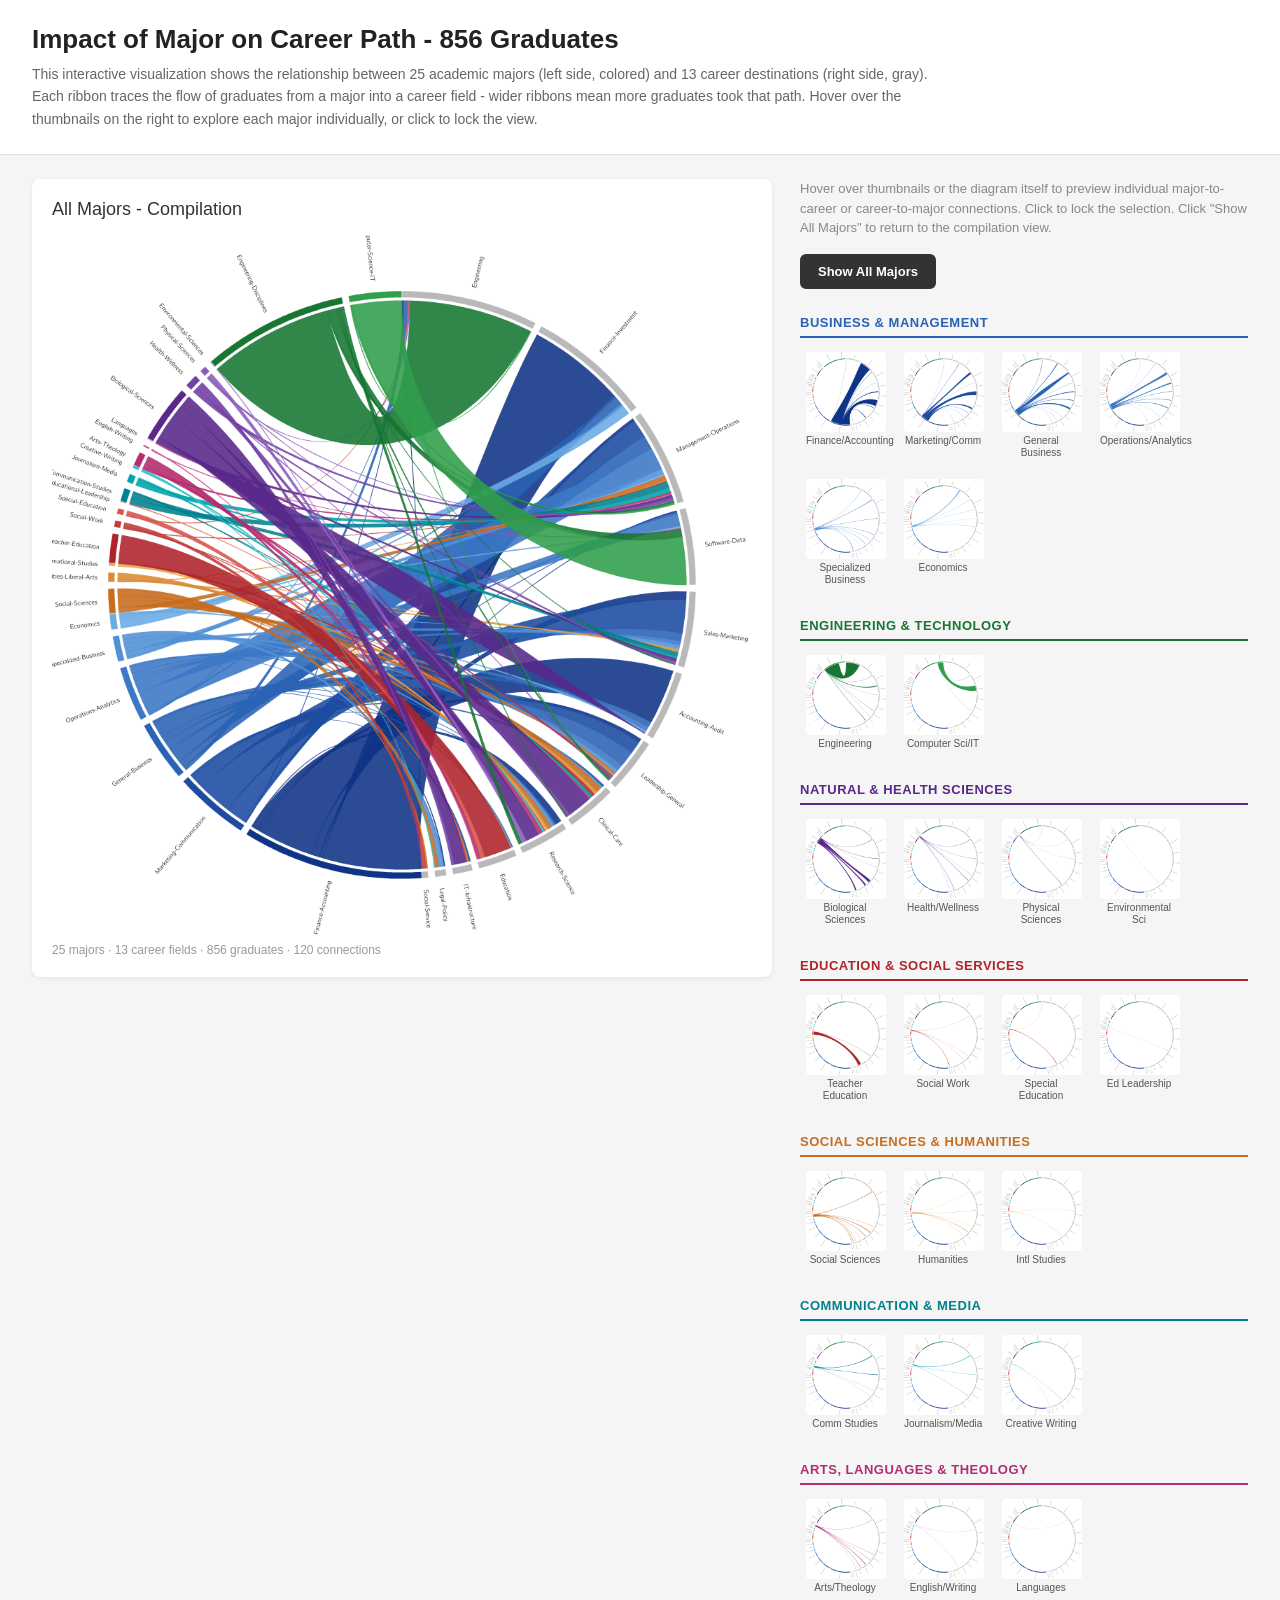
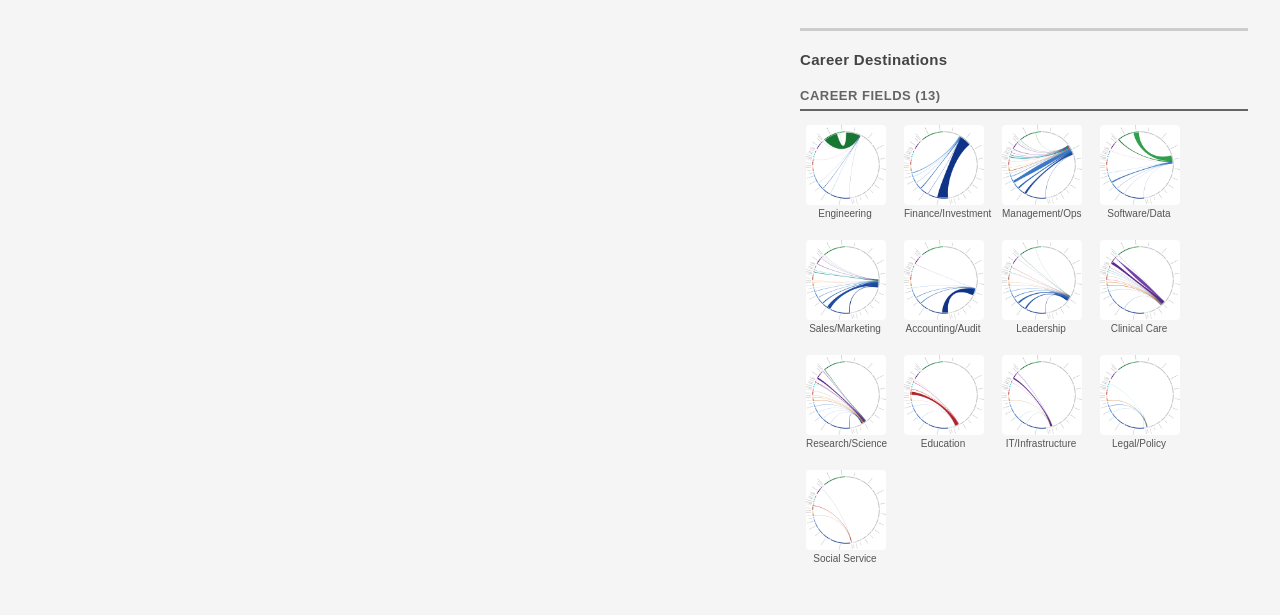
==== index.html @ d26709a8 "Add GitHub Pages dashboard site" ====
<!DOCTYPE html>
<html lang="en">
<head>
    <meta charset="utf-8">
    <meta name="viewport" content="width=device-width, initial-scale=1.0">
    <title>Major to Career Path - Interactive Circos Dashboard</title>
    <style>
        * { margin: 0; padding: 0; box-sizing: border-box; }

        body {
            font-family: 'Segoe UI', Tahoma, Geneva, Verdana, sans-serif;
            background: #f5f5f5;
            color: #333;
        }

        .header {
            background: #fff;
            border-bottom: 1px solid #ddd;
            padding: 24px 0;
        }

        .header .inner {
            max-width: 1400px;
            margin: 0 auto;
            padding: 0 32px;
        }

        .header h1 {
            font-size: 26px;
            font-weight: 600;
            color: #222;
            margin-bottom: 8px;
        }

        .header p {
            font-size: 14px;
            color: #666;
            line-height: 1.6;
            max-width: 900px;
        }

        .dashboard {
            max-width: 1400px;
            margin: 24px auto;
            padding: 0 32px;
            display: flex;
            gap: 28px;
            align-items: flex-start;
        }

        .main-display {
            flex: 0 0 auto;
            background: #fff;
            border-radius: 8px;
            box-shadow: 0 1px 4px rgba(0,0,0,0.08);
            padding: 20px;
            position: sticky;
            top: 20px;
        }

        .main-display h2 {
            font-size: 18px;
            font-weight: 500;
            color: #333;
            margin-bottom: 12px;
            min-height: 24px;
            transition: color 0.2s;
        }

        .main-display h2 .cluster-tag {
            font-size: 12px;
            font-weight: 500;
            padding: 2px 8px;
            border-radius: 10px;
            color: #fff;
            margin-left: 8px;
            vertical-align: middle;
        }

        #big-image {
            display: block;
            width: 700px;
            height: 700px;
            border-radius: 4px;
            transition: opacity 0.15s ease;
        }

        .sidebar {
            flex: 1;
            min-width: 0;
        }

        .sidebar .info {
            font-size: 13px;
            color: #888;
            margin-bottom: 16px;
            line-height: 1.5;
        }

        .thumb-group {
            margin-bottom: 20px;
        }

        .thumb-group h3 {
            font-size: 13px;
            font-weight: 600;
            text-transform: uppercase;
            letter-spacing: 0.5px;
            padding: 6px 0;
            margin-bottom: 8px;
            border-bottom: 2px solid #ddd;
        }

        .thumb-grid {
            display: flex;
            flex-wrap: wrap;
            gap: 8px;
        }

        .thumb {
            cursor: pointer;
            text-align: center;
            width: 90px;
            transition: transform 0.15s, box-shadow 0.15s;
            border-radius: 6px;
            padding: 4px;
            border: 2px solid transparent;
        }

        .thumb:hover {
            transform: scale(1.05);
            box-shadow: 0 2px 8px rgba(0,0,0,0.12);
            background: #fff;
        }

        .thumb.active {
            border-color: #333;
            background: #fff;
            box-shadow: 0 2px 8px rgba(0,0,0,0.15);
        }

        .thumb img {
            width: 80px;
            height: 80px;
            border-radius: 4px;
            display: block;
            margin: 0 auto;
        }

        .thumb label {
            display: block;
            font-size: 10px;
            color: #555;
            margin-top: 3px;
            line-height: 1.2;
            pointer-events: none;
        }

        .compilation-btn {
            display: inline-block;
            cursor: pointer;
            background: #fff;
            border: 2px solid #333;
            border-radius: 6px;
            padding: 8px 16px;
            font-size: 13px;
            font-weight: 600;
            color: #333;
            margin-bottom: 20px;
            transition: background 0.15s;
        }

        .compilation-btn:hover {
            background: #333;
            color: #fff;
        }

        .compilation-btn.active {
            background: #333;
            color: #fff;
        }

        .stats {
            font-size: 12px;
            color: #999;
            margin-top: 8px;
        }

        #cursor-tooltip {
            position: fixed;
            pointer-events: none;
            background: rgba(30, 30, 30, 0.92);
            color: #fff;
            font-size: 14px;
            font-weight: 600;
            padding: 8px 14px;
            border-radius: 6px;
            white-space: nowrap;
            z-index: 9999;
            display: none;
            box-shadow: 0 3px 12px rgba(0,0,0,0.25);
            transform: translate(16px, -50%);
        }

        #cursor-tooltip .tooltip-count {
            font-size: 11px;
            font-weight: 400;
            opacity: 0.8;
            margin-left: 6px;
        }

        /* Color tags for each cluster */
        .tag-business { background: rgb(42, 98, 180); }
        .tag-engineering { background: rgb(22, 118, 50); }
        .tag-natural { background: rgb(88, 40, 138); }
        .tag-education { background: rgb(175, 35, 42); }
        .tag-social { background: rgb(200, 108, 30); }
        .tag-communication { background: rgb(0, 130, 142); }
        .tag-arts { background: rgb(180, 45, 112); }

        .group-business h3 { color: rgb(42, 98, 180); border-color: rgb(42, 98, 180); }
        .group-engineering h3 { color: rgb(22, 118, 50); border-color: rgb(22, 118, 50); }
        .group-natural h3 { color: rgb(88, 40, 138); border-color: rgb(88, 40, 138); }
        .group-education h3 { color: rgb(175, 35, 42); border-color: rgb(175, 35, 42); }
        .group-social h3 { color: rgb(200, 108, 30); border-color: rgb(200, 108, 30); }
        .group-communication h3 { color: rgb(0, 130, 142); border-color: rgb(0, 130, 142); }
        .group-arts h3 { color: rgb(180, 45, 112); border-color: rgb(180, 45, 112); }

        .tag-career { background: rgb(120, 120, 120); }
        .group-careers h3 { color: rgb(100, 100, 100); border-color: rgb(100, 100, 100); }

        .section-divider {
            border: none;
            border-top: 3px solid #ccc;
            margin: 28px 0 20px;
        }

        .section-label {
            font-size: 15px;
            font-weight: 700;
            color: #444;
            margin-bottom: 14px;
            letter-spacing: 0.3px;
        }
    </style>
</head>
<body>

<div class="header">
    <div class="inner">
        <h1>Impact of Major on Career Path - 856 Graduates</h1>
        <p>This interactive visualization shows the relationship between 25 academic majors (left side, colored) and 13 career destinations (right side, gray). Each ribbon traces the flow of graduates from a major into a career field - wider ribbons mean more graduates took that path. Hover over the thumbnails on the right to explore each major individually, or click to lock the view.</p>
    </div>
</div>

<div class="dashboard">
    <div class="main-display">
        <h2 id="title">All Majors - Compilation</h2>
        <img id="big-image" src="dashboard_images/main.png?v=3" alt="Circos Diagram">
        <p class="stats" id="stats">25 majors &middot; 13 career fields &middot; 856 graduates &middot; 120 connections</p>
    </div>

    <div class="sidebar">
        <p class="info">Hover over thumbnails or the diagram itself to preview individual major-to-career or career-to-major connections. Click to lock the selection. Click "Show All Majors" to return to the compilation view.</p>

        <div class="compilation-btn active" id="comp-btn" onclick="showCompilation()">Show All Majors</div>

        <!-- Business & Management -->
        <div class="thumb-group group-business">
            <h3>Business &amp; Management</h3>
            <div class="thumb-grid">
                <div class="thumb" data-src="dashboard_images/majors/Finance_Accounting/Finance_Accounting.png?v=3" data-title="Finance &amp; Accounting" data-tag="tag-business" data-count="191">
                    <img src="dashboard_images/majors/Finance_Accounting/Finance_Accounting.png?v=3" alt="Finance &amp; Accounting"><label>Finance/Accounting</label>
                </div>
                <div class="thumb" data-src="dashboard_images/majors/Marketing_Communication/Marketing_Communication.png?v=3" data-title="Marketing &amp; Communication" data-tag="tag-business" data-count="79">
                    <img src="dashboard_images/majors/Marketing_Communication/Marketing_Communication.png?v=3" alt="Marketing &amp; Communication"><label>Marketing/Comm</label>
                </div>
                <div class="thumb" data-src="dashboard_images/majors/General_Business/General_Business.png?v=3" data-title="General Business" data-tag="tag-business" data-count="64">
                    <img src="dashboard_images/majors/General_Business/General_Business.png?v=3" alt="General Business"><label>General Business</label>
                </div>
                <div class="thumb" data-src="dashboard_images/majors/Operations_Analytics/Operations_Analytics.png?v=3" data-title="Operations &amp; Analytics" data-tag="tag-business" data-count="58">
                    <img src="dashboard_images/majors/Operations_Analytics/Operations_Analytics.png?v=3" alt="Operations &amp; Analytics"><label>Operations/Analytics</label>
                </div>
                <div class="thumb" data-src="dashboard_images/majors/Specialized_Business/Specialized_Business.png?v=3" data-title="Specialized Business" data-tag="tag-business" data-count="27">
                    <img src="dashboard_images/majors/Specialized_Business/Specialized_Business.png?v=3" alt="Specialized Business"><label>Specialized Business</label>
                </div>
                <div class="thumb" data-src="dashboard_images/majors/Economics/Economics.png?v=3" data-title="Economics" data-tag="tag-business" data-count="17">
                    <img src="dashboard_images/majors/Economics/Economics.png?v=3" alt="Economics"><label>Economics</label>
                </div>
            </div>
        </div>

        <!-- Engineering & Technology -->
        <div class="thumb-group group-engineering">
            <h3>Engineering &amp; Technology</h3>
            <div class="thumb-grid">
                <div class="thumb" data-src="dashboard_images/majors/Engineering_Disciplines/Engineering_Disciplines.png?v=3" data-title="Engineering Disciplines" data-tag="tag-engineering" data-count="153">
                    <img src="dashboard_images/majors/Engineering_Disciplines/Engineering_Disciplines.png?v=3" alt="Engineering Disciplines"><label>Engineering</label>
                </div>
                <div class="thumb" data-src="dashboard_images/majors/Computer_Science_IT/Computer_Science_IT.png?v=3" data-title="Computer Science &amp; IT" data-tag="tag-engineering" data-count="56">
                    <img src="dashboard_images/majors/Computer_Science_IT/Computer_Science_IT.png?v=3" alt="Computer Science &amp; IT"><label>Computer Sci/IT</label>
                </div>
            </div>
        </div>

        <!-- Natural & Health Sciences -->
        <div class="thumb-group group-natural">
            <h3>Natural &amp; Health Sciences</h3>
            <div class="thumb-grid">
                <div class="thumb" data-src="dashboard_images/majors/Biological_Sciences/Biological_Sciences.png?v=3" data-title="Biological Sciences" data-tag="tag-natural" data-count="61">
                    <img src="dashboard_images/majors/Biological_Sciences/Biological_Sciences.png?v=3" alt="Biological Sciences"><label>Biological Sciences</label>
                </div>
                <div class="thumb" data-src="dashboard_images/majors/Health_Wellness/Health_Wellness.png?v=3" data-title="Health &amp; Wellness" data-tag="tag-natural" data-count="14">
                    <img src="dashboard_images/majors/Health_Wellness/Health_Wellness.png?v=3" alt="Health &amp; Wellness"><label>Health/Wellness</label>
                </div>
                <div class="thumb" data-src="dashboard_images/majors/Physical_Sciences/Physical_Sciences.png?v=3" data-title="Physical Sciences" data-tag="tag-natural" data-count="7">
                    <img src="dashboard_images/majors/Physical_Sciences/Physical_Sciences.png?v=3" alt="Physical Sciences"><label>Physical Sciences</label>
                </div>
                <div class="thumb" data-src="dashboard_images/majors/Environmental_Sciences/Environmental_Sciences.png?v=3" data-title="Environmental Sciences" data-tag="tag-natural" data-count="1">
                    <img src="dashboard_images/majors/Environmental_Sciences/Environmental_Sciences.png?v=3" alt="Environmental Sciences"><label>Environmental Sci</label>
                </div>
            </div>
        </div>

        <!-- Education & Social Services -->
        <div class="thumb-group group-education">
            <h3>Education &amp; Social Services</h3>
            <div class="thumb-grid">
                <div class="thumb" data-src="dashboard_images/majors/Teacher_Education/Teacher_Education.png?v=3" data-title="Teacher Education" data-tag="tag-education" data-count="31">
                    <img src="dashboard_images/majors/Teacher_Education/Teacher_Education.png?v=3" alt="Teacher Education"><label>Teacher Education</label>
                </div>
                <div class="thumb" data-src="dashboard_images/majors/Social_Work/Social_Work.png?v=3" data-title="Social Work" data-tag="tag-education" data-count="7">
                    <img src="dashboard_images/majors/Social_Work/Social_Work.png?v=3" alt="Social Work"><label>Social Work</label>
                </div>
                <div class="thumb" data-src="dashboard_images/majors/Special_Education/Special_Education.png?v=3" data-title="Special Education &amp; Counseling" data-tag="tag-education" data-count="6">
                    <img src="dashboard_images/majors/Special_Education/Special_Education.png?v=3" alt="Special Education"><label>Special Education</label>
                </div>
                <div class="thumb" data-src="dashboard_images/majors/Educational_Leadership/Educational_Leadership.png?v=3" data-title="Educational Leadership" data-tag="tag-education" data-count="1">
                    <img src="dashboard_images/majors/Educational_Leadership/Educational_Leadership.png?v=3" alt="Educational Leadership"><label>Ed Leadership</label>
                </div>
            </div>
        </div>

        <!-- Social Sciences & Humanities -->
        <div class="thumb-group group-social">
            <h3>Social Sciences &amp; Humanities</h3>
            <div class="thumb-grid">
                <div class="thumb" data-src="dashboard_images/majors/Social_Sciences/Social_Sciences.png?v=3" data-title="Social Sciences" data-tag="tag-social" data-count="26">
                    <img src="dashboard_images/majors/Social_Sciences/Social_Sciences.png?v=3" alt="Social Sciences"><label>Social Sciences</label>
                </div>
                <div class="thumb" data-src="dashboard_images/majors/Humanities_Liberal_Arts/Humanities_Liberal_Arts.png?v=3" data-title="Humanities &amp; Liberal Arts" data-tag="tag-social" data-count="10">
                    <img src="dashboard_images/majors/Humanities_Liberal_Arts/Humanities_Liberal_Arts.png?v=3" alt="Humanities &amp; Liberal Arts"><label>Humanities</label>
                </div>
                <div class="thumb" data-src="dashboard_images/majors/International_Studies/International_Studies.png?v=3" data-title="International Studies" data-tag="tag-social" data-count="3">
                    <img src="dashboard_images/majors/International_Studies/International_Studies.png?v=3" alt="International Studies"><label>Intl Studies</label>
                </div>
            </div>
        </div>

        <!-- Communication & Media -->
        <div class="thumb-group group-communication">
            <h3>Communication &amp; Media</h3>
            <div class="thumb-grid">
                <div class="thumb" data-src="dashboard_images/majors/Communication_Studies/Communication_Studies.png?v=3" data-title="Communication Studies" data-tag="tag-communication" data-count="14">
                    <img src="dashboard_images/majors/Communication_Studies/Communication_Studies.png?v=3" alt="Communication Studies"><label>Comm Studies</label>
                </div>
                <div class="thumb" data-src="dashboard_images/majors/Journalism_Media/Journalism_Media.png?v=3" data-title="Journalism &amp; Media" data-tag="tag-communication" data-count="9">
                    <img src="dashboard_images/majors/Journalism_Media/Journalism_Media.png?v=3" alt="Journalism &amp; Media"><label>Journalism/Media</label>
                </div>
                <div class="thumb" data-src="dashboard_images/majors/Creative_Writing/Creative_Writing.png?v=3" data-title="Creative Writing" data-tag="tag-communication" data-count="3">
                    <img src="dashboard_images/majors/Creative_Writing/Creative_Writing.png?v=3" alt="Creative Writing"><label>Creative Writing</label>
                </div>
            </div>
        </div>

        <!-- Arts, Languages & Theology -->
        <div class="thumb-group group-arts">
            <h3>Arts, Languages &amp; Theology</h3>
            <div class="thumb-grid">
                <div class="thumb" data-src="dashboard_images/majors/Arts_Theology/Arts_Theology.png?v=3" data-title="Arts &amp; Theology" data-tag="tag-arts" data-count="15">
                    <img src="dashboard_images/majors/Arts_Theology/Arts_Theology.png?v=3" alt="Arts &amp; Theology"><label>Arts/Theology</label>
                </div>
                <div class="thumb" data-src="dashboard_images/majors/English_Writing/English_Writing.png?v=3" data-title="English &amp; Writing" data-tag="tag-arts" data-count="2">
                    <img src="dashboard_images/majors/English_Writing/English_Writing.png?v=3" alt="English &amp; Writing"><label>English/Writing</label>
                </div>
                <div class="thumb" data-src="dashboard_images/majors/Languages/Languages.png?v=3" data-title="Languages" data-tag="tag-arts" data-count="1">
                    <img src="dashboard_images/majors/Languages/Languages.png?v=3" alt="Languages"><label>Languages</label>
                </div>
            </div>
        </div>

        <hr class="section-divider">
        <p class="section-label">Career Destinations</p>

        <!-- Careers -->
        <div class="thumb-group group-careers">
            <h3>Career Fields (13)</h3>
            <div class="thumb-grid">
                <div class="thumb" data-src="dashboard_images/careers/Engineering/Engineering.png?v=3" data-title="Engineering (Career)" data-tag="tag-career" data-count="144">
                    <img src="dashboard_images/careers/Engineering/Engineering.png?v=3" alt="Engineering"><label>Engineering</label>
                </div>
                <div class="thumb" data-src="dashboard_images/careers/Finance_Investment/Finance_Investment.png?v=3" data-title="Finance &amp; Investment" data-tag="tag-career" data-count="131">
                    <img src="dashboard_images/careers/Finance_Investment/Finance_Investment.png?v=3" alt="Finance &amp; Investment"><label>Finance/Investment</label>
                </div>
                <div class="thumb" data-src="dashboard_images/careers/Management_Operations/Management_Operations.png?v=3" data-title="Management &amp; Operations" data-tag="tag-career" data-count="103">
                    <img src="dashboard_images/careers/Management_Operations/Management_Operations.png?v=3" alt="Management &amp; Operations"><label>Management/Ops</label>
                </div>
                <div class="thumb" data-src="dashboard_images/careers/Software_Data/Software_Data.png?v=3" data-title="Software &amp; Data" data-tag="tag-career" data-count="81">
                    <img src="dashboard_images/careers/Software_Data/Software_Data.png?v=3" alt="Software &amp; Data"><label>Software/Data</label>
                </div>
                <div class="thumb" data-src="dashboard_images/careers/Sales_Marketing/Sales_Marketing.png?v=3" data-title="Sales &amp; Marketing" data-tag="tag-career" data-count="80">
                    <img src="dashboard_images/careers/Sales_Marketing/Sales_Marketing.png?v=3" alt="Sales &amp; Marketing"><label>Sales/Marketing</label>
                </div>
                <div class="thumb" data-src="dashboard_images/careers/Accounting_Audit/Accounting_Audit.png?v=3" data-title="Accounting &amp; Audit" data-tag="tag-career" data-count="74">
                    <img src="dashboard_images/careers/Accounting_Audit/Accounting_Audit.png?v=3" alt="Accounting &amp; Audit"><label>Accounting/Audit</label>
                </div>
                <div class="thumb" data-src="dashboard_images/careers/Leadership/Leadership.png?v=3" data-title="Leadership (General)" data-tag="tag-career" data-count="57">
                    <img src="dashboard_images/careers/Leadership/Leadership.png?v=3" alt="Leadership"><label>Leadership</label>
                </div>
                <div class="thumb" data-src="dashboard_images/careers/Clinical_Care/Clinical_Care.png?v=3" data-title="Clinical Care" data-tag="tag-career" data-count="53">
                    <img src="dashboard_images/careers/Clinical_Care/Clinical_Care.png?v=3" alt="Clinical Care"><label>Clinical Care</label>
                </div>
                <div class="thumb" data-src="dashboard_images/careers/Research_Science/Research_Science.png?v=3" data-title="Research &amp; Science" data-tag="tag-career" data-count="52">
                    <img src="dashboard_images/careers/Research_Science/Research_Science.png?v=3" alt="Research &amp; Science"><label>Research/Science</label>
                </div>
                <div class="thumb" data-src="dashboard_images/careers/Education/Education.png?v=3" data-title="Education" data-tag="tag-career" data-count="41">
                    <img src="dashboard_images/careers/Education/Education.png?v=3" alt="Education"><label>Education</label>
                </div>
                <div class="thumb" data-src="dashboard_images/careers/IT_Infrastructure/IT_Infrastructure.png?v=3" data-title="IT &amp; Infrastructure" data-tag="tag-career" data-count="21">
                    <img src="dashboard_images/careers/IT_Infrastructure/IT_Infrastructure.png?v=3" alt="IT &amp; Infrastructure"><label>IT/Infrastructure</label>
                </div>
                <div class="thumb" data-src="dashboard_images/careers/Legal_Policy/Legal_Policy.png?v=3" data-title="Legal &amp; Policy" data-tag="tag-career" data-count="12">
                    <img src="dashboard_images/careers/Legal_Policy/Legal_Policy.png?v=3" alt="Legal &amp; Policy"><label>Legal/Policy</label>
                </div>
                <div class="thumb" data-src="dashboard_images/careers/Social_Service/Social_Service.png?v=3" data-title="Social Service" data-tag="tag-career" data-count="7">
                    <img src="dashboard_images/careers/Social_Service/Social_Service.png?v=3" alt="Social Service"><label>Social Service</label>
                </div>
            </div>
        </div>

    </div>
</div>

<div id="cursor-tooltip"></div>

<script>
(function() {
    var bigImg = document.getElementById('big-image');
    var titleEl = document.getElementById('title');
    var statsEl = document.getElementById('stats');
    var compBtn = document.getElementById('comp-btn');
    var thumbs = document.querySelectorAll('.thumb');
    var tooltip = document.getElementById('cursor-tooltip');
    var locked = null;
    var compilationSrc = 'dashboard_images/main.png?v=3';
    var currentSrc = compilationSrc;

    // ── Circos segment layout (from karyotype.txt) ──
    // k = directory name matching dashboard_images/majors/ or dashboard_images/careers/
    var segments = [
        {t:'j',s:144,g:0.004,k:'Engineering'},
        {t:'j',s:131,g:0.004,k:'Finance_Investment'},
        {t:'j',s:103,g:0.004,k:'Management_Operations'},
        {t:'j',s:81,g:0.004,k:'Software_Data'},
        {t:'j',s:80,g:0.004,k:'Sales_Marketing'},
        {t:'j',s:74,g:0.004,k:'Accounting_Audit'},
        {t:'j',s:57,g:0.004,k:'Leadership'},
        {t:'j',s:53,g:0.004,k:'Clinical_Care'},
        {t:'j',s:52,g:0.004,k:'Research_Science'},
        {t:'j',s:41,g:0.004,k:'Education'},
        {t:'j',s:21,g:0.004,k:'IT_Infrastructure'},
        {t:'j',s:12,g:0.004,k:'Legal_Policy'},
        {t:'j',s:7,g:0.006,k:'Social_Service'},
        {t:'m',s:191,g:0.004,k:'Finance_Accounting'},
        {t:'m',s:79,g:0.004,k:'Marketing_Communication'},
        {t:'m',s:64,g:0.004,k:'General_Business'},
        {t:'m',s:58,g:0.004,k:'Operations_Analytics'},
        {t:'m',s:27,g:0.004,k:'Specialized_Business'},
        {t:'m',s:17,g:0.006,k:'Economics'},
        {t:'m',s:26,g:0.004,k:'Social_Sciences'},
        {t:'m',s:10,g:0.004,k:'Humanities_Liberal_Arts'},
        {t:'m',s:3,g:0.006,k:'International_Studies'},
        {t:'m',s:31,g:0.004,k:'Teacher_Education'},
        {t:'m',s:7,g:0.004,k:'Social_Work'},
        {t:'m',s:6,g:0.004,k:'Special_Education'},
        {t:'m',s:1,g:0.006,k:'Educational_Leadership'},
        {t:'m',s:14,g:0.004,k:'Communication_Studies'},
        {t:'m',s:9,g:0.004,k:'Journalism_Media'},
        {t:'m',s:3,g:0.006,k:'Creative_Writing'},
        {t:'m',s:15,g:0.004,k:'Arts_Theology'},
        {t:'m',s:2,g:0.004,k:'English_Writing'},
        {t:'m',s:1,g:0.006,k:'Languages'},
        {t:'m',s:61,g:0.004,k:'Biological_Sciences'},
        {t:'m',s:14,g:0.004,k:'Health_Wellness'},
        {t:'m',s:7,g:0.004,k:'Physical_Sciences'},
        {t:'m',s:1,g:0.006,k:'Environmental_Sciences'},
        {t:'m',s:153,g:0.004,k:'Engineering_Disciplines'},
        {t:'m',s:56,g:0.006,k:'Computer_Science_IT'}
    ];

    // Compute angular positions (degrees clockwise from 12 o'clock)
    var totalSize = 0, totalGapFrac = 0;
    segments.forEach(function(seg) { totalSize += seg.s; totalGapFrac += seg.g; });
    var dpu = (360 - totalGapFrac * 360) / totalSize;

    var angle = 0;
    var hoverZones = [];
    segments.forEach(function(seg, i) {
        var span = seg.s * dpu;
        seg.a0 = angle;
        seg.a1 = angle + span;
        if (seg.k) {
            hoverZones.push({start: seg.a0, end: seg.a1, key: seg.k});
        }
        angle = seg.a1 + seg.g * 360;
    });

    // Build thumbnail lookup by directory key (supports both major and career paths)
    var thumbMap = {};
    thumbs.forEach(function(thumb) {
        var src = thumb.getAttribute('data-src');
        var m = src.match(/dashboard_images\/(?:majors|careers)\/([^\/]+)\//);
        if (m) thumbMap[m[1]] = thumb;
    });

    // ── Core functions ──
    function setImage(src, title, tag, count, instant) {
        if (src === currentSrc) {
            updateText(title, tag, count);
            return;
        }
        currentSrc = src;
        if (instant) {
            bigImg.src = src;
            bigImg.style.opacity = '1';
        } else {
            bigImg.style.opacity = '0.3';
            var target = src;
            setTimeout(function() {
                if (currentSrc === target) {
                    bigImg.src = target;
                    bigImg.onload = function() { bigImg.style.opacity = '1'; };
                }
            }, 80);
        }
        updateText(title, tag, count);
    }

    function updateText(title, tag, count) {
        if (tag) {
            titleEl.innerHTML = title + ' <span class="cluster-tag ' + tag + '">' + count + ' graduates</span>';
        } else {
            titleEl.innerHTML = title;
        }
        var isCareer = tag === 'tag-career';
        if (count && tag) {
            statsEl.textContent = count + (isCareer ? ' graduates entered this career' : ' graduates from this major');
        } else {
            statsEl.textContent = '25 majors \u00b7 13 career fields \u00b7 856 graduates \u00b7 120 connections';
        }
    }

    function clearActive() {
        thumbs.forEach(function(t) { t.classList.remove('active'); });
        compBtn.classList.remove('active');
    }

    function showTooltip(e, title, count) {
        tooltip.innerHTML = title + '<span class="tooltip-count">(' + count + ' graduates)</span>';
        tooltip.style.display = 'block';
        positionTooltip(e);
    }

    function positionTooltip(e) {
        tooltip.style.left = e.clientX + 'px';
        tooltip.style.top = e.clientY + 'px';
    }

    function hideTooltip() { tooltip.style.display = 'none'; }

    function showComp(instant) {
        setImage(compilationSrc, 'All Majors - Compilation', null, null, instant);
    }

    // ── Zone detection on the big image ──
    function getZone(e) {
        var rect = bigImg.getBoundingClientRect();
        var cx = rect.width / 2, cy = rect.height / 2;
        var dx = e.clientX - rect.left - cx;
        var dy = e.clientY - rect.top - cy;
        var dist = Math.sqrt(dx * dx + dy * dy);
        if (dist < 25 || dist > cx * 0.98) return null;
        var a = Math.atan2(dx, -dy) * 180 / Math.PI;
        if (a < 0) a += 360;
        for (var i = 0; i < hoverZones.length; i++) {
            if (a >= hoverZones[i].start && a < hoverZones[i].end) return hoverZones[i];
        }
        return null;
    }

    // ── Big image hover ──
    var imgHoveredKey = null;

    bigImg.addEventListener('mousemove', function(e) {
        var zone = getZone(e);
        if (zone) {
            var th = thumbMap[zone.key];
            if (th) {
                showTooltip(e, th.getAttribute('data-title'), th.getAttribute('data-count'));
                bigImg.style.cursor = 'pointer';
                if (!locked && imgHoveredKey !== zone.key) {
                    imgHoveredKey = zone.key;
                    setImage(th.getAttribute('data-src'), th.getAttribute('data-title'),
                             th.getAttribute('data-tag'), th.getAttribute('data-count'), true);
                }
            }
        } else {
            hideTooltip();
            bigImg.style.cursor = 'default';
            if (!locked && imgHoveredKey !== null) {
                imgHoveredKey = null;
                showComp(true);
            }
        }
    });

    bigImg.addEventListener('mouseleave', function() {
        hideTooltip();
        bigImg.style.cursor = 'default';
        if (!locked) { imgHoveredKey = null; showComp(true); }
    });

    bigImg.addEventListener('click', function(e) {
        var zone = getZone(e);
        if (zone) {
            var th = thumbMap[zone.key];
            if (th) {
                clearActive();
                th.classList.add('active');
                locked = th.getAttribute('data-src');
                setImage(locked, th.getAttribute('data-title'),
                         th.getAttribute('data-tag'), th.getAttribute('data-count'), false);
            }
        }
    });

    // ── Compilation button ──
    window.showCompilation = function() {
        locked = null;
        imgHoveredKey = null;
        clearActive();
        compBtn.classList.add('active');
        showComp(false);
    };

    // ── Thumbnail events ──
    thumbs.forEach(function(thumb) {
        thumb.addEventListener('mouseenter', function(e) {
            showTooltip(e, this.getAttribute('data-title'), this.getAttribute('data-count'));
            if (locked) return;
            imgHoveredKey = null;
            setImage(this.getAttribute('data-src'), this.getAttribute('data-title'),
                     this.getAttribute('data-tag'), this.getAttribute('data-count'), false);
        });
        thumb.addEventListener('mousemove', function(e) { positionTooltip(e); });
        thumb.addEventListener('mouseleave', function() {
            hideTooltip();
            if (locked) return;
            showComp(false);
        });
        thumb.addEventListener('click', function() {
            clearActive();
            this.classList.add('active');
            locked = this.getAttribute('data-src');
            setImage(locked, this.getAttribute('data-title'),
                     this.getAttribute('data-tag'), this.getAttribute('data-count'), false);
        });
    });

    // ── Preload all individual images ──
    thumbs.forEach(function(thumb) {
        var img = new Image();
        img.src = thumb.getAttribute('data-src');
    });
})();
</script>

</body>
</html>
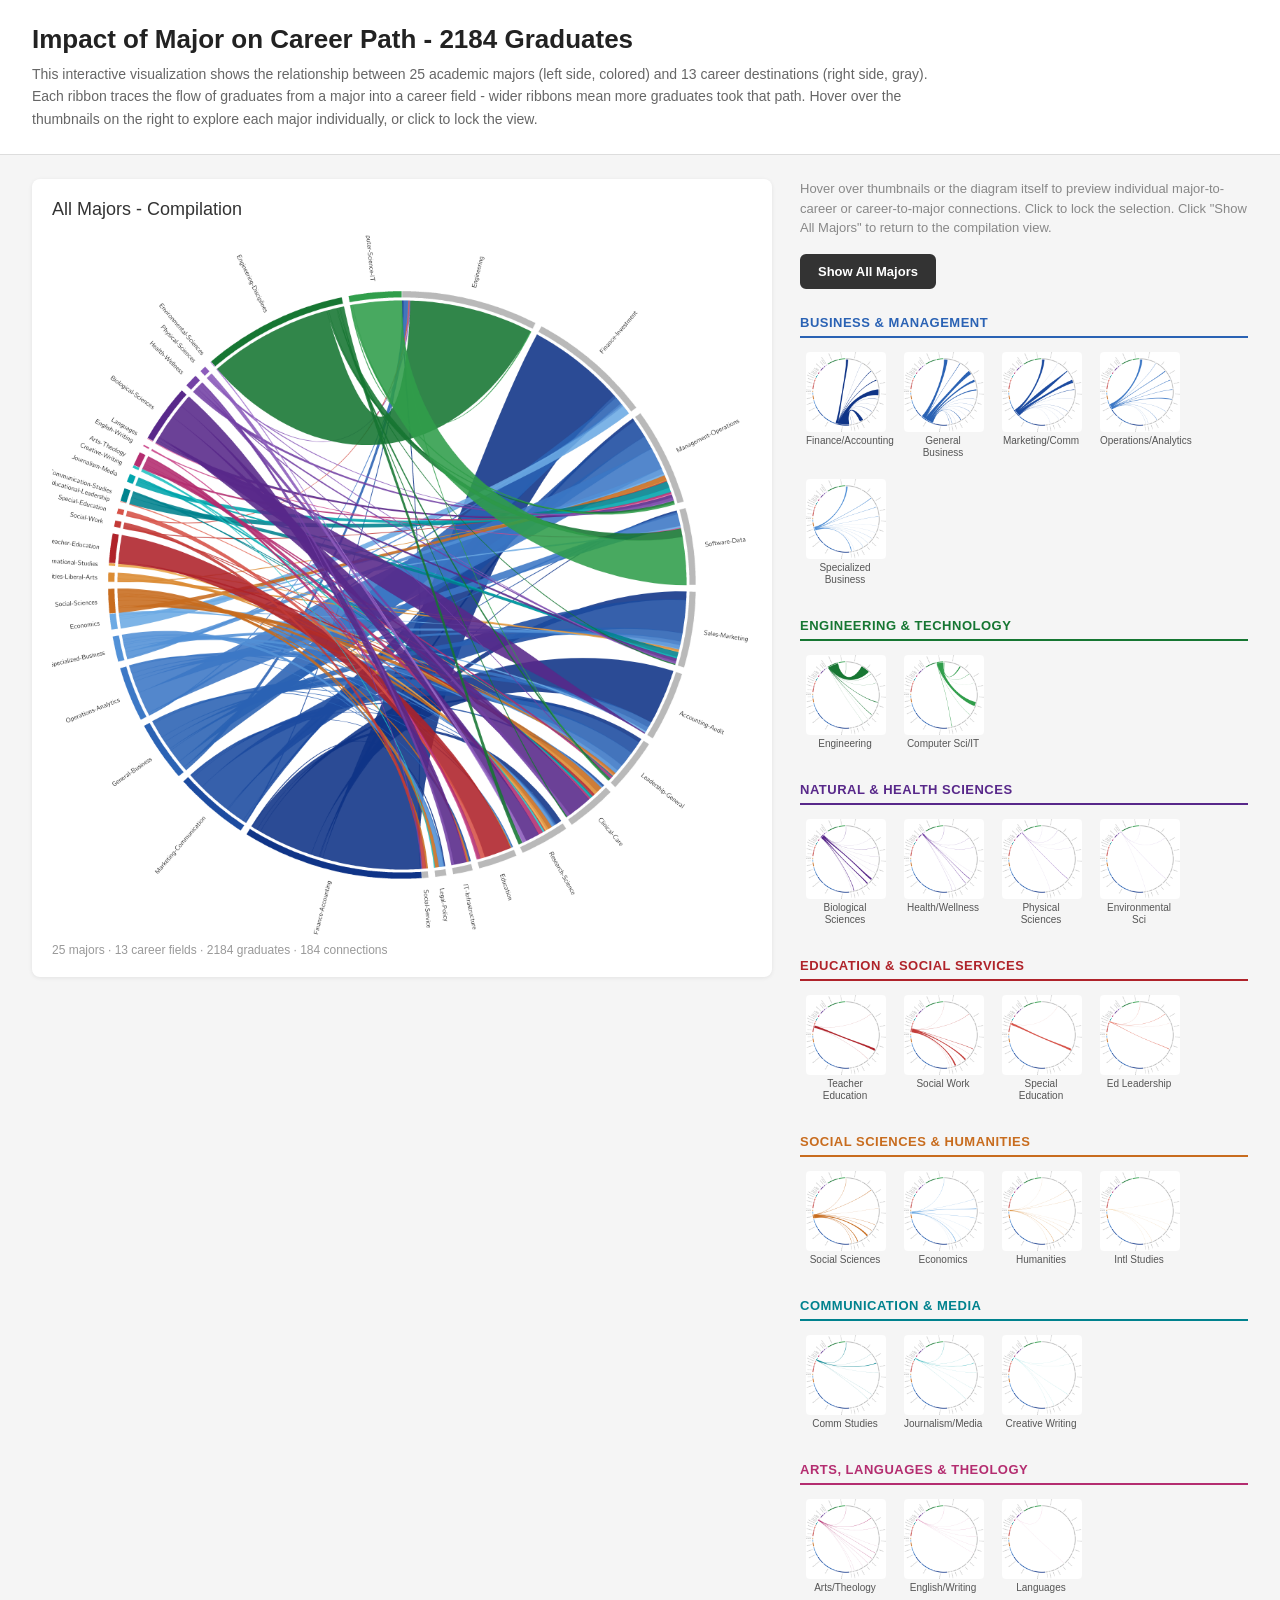
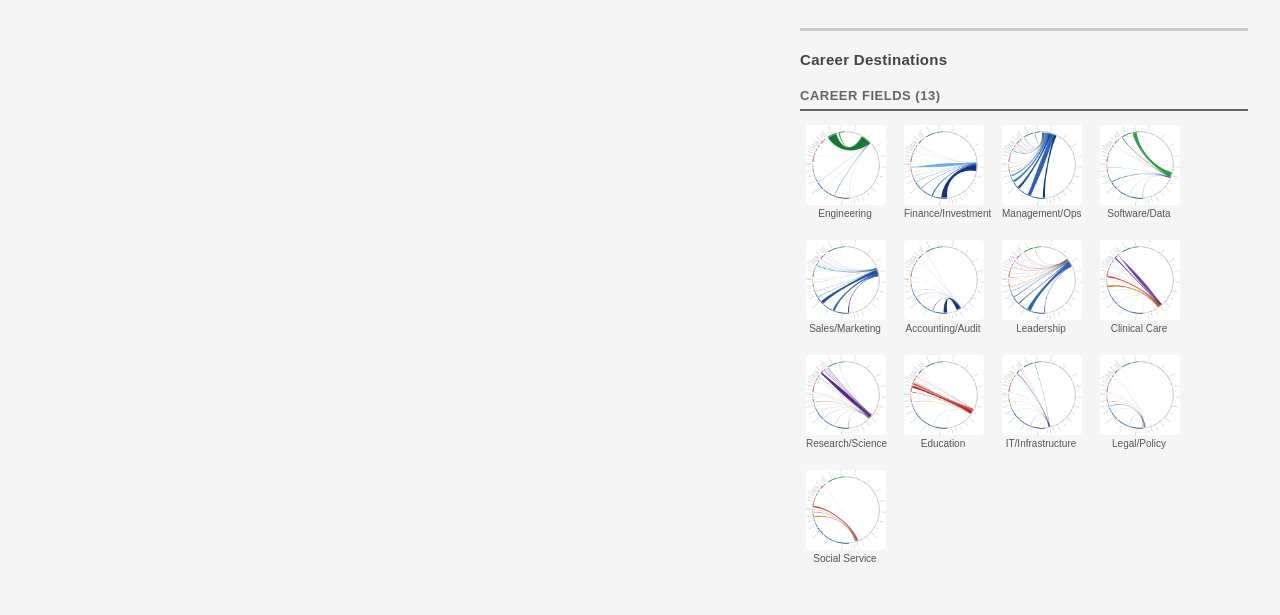
==== commit 1467e35c: "Update dashboard with exact-match focused renders" ====
--- a/index.html
+++ b/index.html
@@ -248,7 +248,7 @@
 
 <div class="header">
     <div class="inner">
-        <h1>Impact of Major on Career Path - 856 Graduates</h1>
+        <h1>Impact of Major on Career Path - 2184 Graduates</h1>
         <p>This interactive visualization shows the relationship between 25 academic majors (left side, colored) and 13 career destinations (right side, gray). Each ribbon traces the flow of graduates from a major into a career field - wider ribbons mean more graduates took that path. Hover over the thumbnails on the right to explore each major individually, or click to lock the view.</p>
     </div>
 </div>
@@ -256,8 +256,8 @@
 <div class="dashboard">
     <div class="main-display">
         <h2 id="title">All Majors - Compilation</h2>
-        <img id="big-image" src="dashboard_images/main.png?v=3" alt="Circos Diagram">
-        <p class="stats" id="stats">25 majors &middot; 13 career fields &middot; 856 graduates &middot; 120 connections</p>
+        <img id="big-image" src="dashboard_images/main.png?v=6" alt="Circos Diagram">
+        <p class="stats" id="stats">25 majors &middot; 13 career fields &middot; 2184 graduates &middot; 184 connections</p>
     </div>
 
     <div class="sidebar">
@@ -269,23 +269,20 @@
         <div class="thumb-group group-business">
             <h3>Business &amp; Management</h3>
             <div class="thumb-grid">
-                <div class="thumb" data-src="dashboard_images/majors/Finance_Accounting/Finance_Accounting.png?v=3" data-title="Finance &amp; Accounting" data-tag="tag-business" data-count="191">
-                    <img src="dashboard_images/majors/Finance_Accounting/Finance_Accounting.png?v=3" alt="Finance &amp; Accounting"><label>Finance/Accounting</label>
-                </div>
-                <div class="thumb" data-src="dashboard_images/majors/Marketing_Communication/Marketing_Communication.png?v=3" data-title="Marketing &amp; Communication" data-tag="tag-business" data-count="79">
-                    <img src="dashboard_images/majors/Marketing_Communication/Marketing_Communication.png?v=3" alt="Marketing &amp; Communication"><label>Marketing/Comm</label>
-                </div>
-                <div class="thumb" data-src="dashboard_images/majors/General_Business/General_Business.png?v=3" data-title="General Business" data-tag="tag-business" data-count="64">
-                    <img src="dashboard_images/majors/General_Business/General_Business.png?v=3" alt="General Business"><label>General Business</label>
-                </div>
-                <div class="thumb" data-src="dashboard_images/majors/Operations_Analytics/Operations_Analytics.png?v=3" data-title="Operations &amp; Analytics" data-tag="tag-business" data-count="58">
-                    <img src="dashboard_images/majors/Operations_Analytics/Operations_Analytics.png?v=3" alt="Operations &amp; Analytics"><label>Operations/Analytics</label>
-                </div>
-                <div class="thumb" data-src="dashboard_images/majors/Specialized_Business/Specialized_Business.png?v=3" data-title="Specialized Business" data-tag="tag-business" data-count="27">
-                    <img src="dashboard_images/majors/Specialized_Business/Specialized_Business.png?v=3" alt="Specialized Business"><label>Specialized Business</label>
-                </div>
-                <div class="thumb" data-src="dashboard_images/majors/Economics/Economics.png?v=3" data-title="Economics" data-tag="tag-business" data-count="17">
-                    <img src="dashboard_images/majors/Economics/Economics.png?v=3" alt="Economics"><label>Economics</label>
+                <div class="thumb" data-src="dashboard_images/majors/Finance_Accounting/Finance_Accounting.png?v=6" data-title="Finance &amp; Accounting" data-tag="tag-business" data-count="341">
+                    <img src="dashboard_images/majors/Finance_Accounting/Finance_Accounting.png?v=6" alt="Finance &amp; Accounting"><label>Finance/Accounting</label>
+                </div>
+                <div class="thumb" data-src="dashboard_images/majors/General_Business/General_Business.png?v=6" data-title="General Business" data-tag="tag-business" data-count="321">
+                    <img src="dashboard_images/majors/General_Business/General_Business.png?v=6" alt="General Business"><label>General Business</label>
+                </div>
+                <div class="thumb" data-src="dashboard_images/majors/Marketing_Communication/Marketing_Communication.png?v=6" data-title="Marketing &amp; Communication" data-tag="tag-business" data-count="185">
+                    <img src="dashboard_images/majors/Marketing_Communication/Marketing_Communication.png?v=6" alt="Marketing &amp; Communication"><label>Marketing/Comm</label>
+                </div>
+                <div class="thumb" data-src="dashboard_images/majors/Operations_Analytics/Operations_Analytics.png?v=6" data-title="Operations &amp; Analytics" data-tag="tag-business" data-count="141">
+                    <img src="dashboard_images/majors/Operations_Analytics/Operations_Analytics.png?v=6" alt="Operations &amp; Analytics"><label>Operations/Analytics</label>
+                </div>
+                <div class="thumb" data-src="dashboard_images/majors/Specialized_Business/Specialized_Business.png?v=6" data-title="Specialized Business" data-tag="tag-business" data-count="93">
+                    <img src="dashboard_images/majors/Specialized_Business/Specialized_Business.png?v=6" alt="Specialized Business"><label>Specialized Business</label>
                 </div>
             </div>
         </div>
@@ -294,11 +291,11 @@
         <div class="thumb-group group-engineering">
             <h3>Engineering &amp; Technology</h3>
             <div class="thumb-grid">
-                <div class="thumb" data-src="dashboard_images/majors/Engineering_Disciplines/Engineering_Disciplines.png?v=3" data-title="Engineering Disciplines" data-tag="tag-engineering" data-count="153">
-                    <img src="dashboard_images/majors/Engineering_Disciplines/Engineering_Disciplines.png?v=3" alt="Engineering Disciplines"><label>Engineering</label>
-                </div>
-                <div class="thumb" data-src="dashboard_images/majors/Computer_Science_IT/Computer_Science_IT.png?v=3" data-title="Computer Science &amp; IT" data-tag="tag-engineering" data-count="56">
-                    <img src="dashboard_images/majors/Computer_Science_IT/Computer_Science_IT.png?v=3" alt="Computer Science &amp; IT"><label>Computer Sci/IT</label>
+                <div class="thumb" data-src="dashboard_images/majors/Engineering_Disciplines/Engineering_Disciplines.png?v=6" data-title="Engineering Disciplines" data-tag="tag-engineering" data-count="272">
+                    <img src="dashboard_images/majors/Engineering_Disciplines/Engineering_Disciplines.png?v=6" alt="Engineering Disciplines"><label>Engineering</label>
+                </div>
+                <div class="thumb" data-src="dashboard_images/majors/Computer_Science_IT/Computer_Science_IT.png?v=6" data-title="Computer Science &amp; IT" data-tag="tag-engineering" data-count="167">
+                    <img src="dashboard_images/majors/Computer_Science_IT/Computer_Science_IT.png?v=6" alt="Computer Science &amp; IT"><label>Computer Sci/IT</label>
                 </div>
             </div>
         </div>
@@ -307,17 +304,17 @@
         <div class="thumb-group group-natural">
             <h3>Natural &amp; Health Sciences</h3>
             <div class="thumb-grid">
-                <div class="thumb" data-src="dashboard_images/majors/Biological_Sciences/Biological_Sciences.png?v=3" data-title="Biological Sciences" data-tag="tag-natural" data-count="61">
-                    <img src="dashboard_images/majors/Biological_Sciences/Biological_Sciences.png?v=3" alt="Biological Sciences"><label>Biological Sciences</label>
-                </div>
-                <div class="thumb" data-src="dashboard_images/majors/Health_Wellness/Health_Wellness.png?v=3" data-title="Health &amp; Wellness" data-tag="tag-natural" data-count="14">
-                    <img src="dashboard_images/majors/Health_Wellness/Health_Wellness.png?v=3" alt="Health &amp; Wellness"><label>Health/Wellness</label>
-                </div>
-                <div class="thumb" data-src="dashboard_images/majors/Physical_Sciences/Physical_Sciences.png?v=3" data-title="Physical Sciences" data-tag="tag-natural" data-count="7">
-                    <img src="dashboard_images/majors/Physical_Sciences/Physical_Sciences.png?v=3" alt="Physical Sciences"><label>Physical Sciences</label>
-                </div>
-                <div class="thumb" data-src="dashboard_images/majors/Environmental_Sciences/Environmental_Sciences.png?v=3" data-title="Environmental Sciences" data-tag="tag-natural" data-count="1">
-                    <img src="dashboard_images/majors/Environmental_Sciences/Environmental_Sciences.png?v=3" alt="Environmental Sciences"><label>Environmental Sci</label>
+                <div class="thumb" data-src="dashboard_images/majors/Biological_Sciences/Biological_Sciences.png?v=6" data-title="Biological Sciences" data-tag="tag-natural" data-count="98">
+                    <img src="dashboard_images/majors/Biological_Sciences/Biological_Sciences.png?v=6" alt="Biological Sciences"><label>Biological Sciences</label>
+                </div>
+                <div class="thumb" data-src="dashboard_images/majors/Health_Wellness/Health_Wellness.png?v=6" data-title="Health &amp; Wellness" data-tag="tag-natural" data-count="38">
+                    <img src="dashboard_images/majors/Health_Wellness/Health_Wellness.png?v=6" alt="Health &amp; Wellness"><label>Health/Wellness</label>
+                </div>
+                <div class="thumb" data-src="dashboard_images/majors/Physical_Sciences/Physical_Sciences.png?v=6" data-title="Physical Sciences" data-tag="tag-natural" data-count="16">
+                    <img src="dashboard_images/majors/Physical_Sciences/Physical_Sciences.png?v=6" alt="Physical Sciences"><label>Physical Sciences</label>
+                </div>
+                <div class="thumb" data-src="dashboard_images/majors/Environmental_Sciences/Environmental_Sciences.png?v=6" data-title="Environmental Sciences" data-tag="tag-natural" data-count="7">
+                    <img src="dashboard_images/majors/Environmental_Sciences/Environmental_Sciences.png?v=6" alt="Environmental Sciences"><label>Environmental Sci</label>
                 </div>
             </div>
         </div>
@@ -326,17 +323,17 @@
         <div class="thumb-group group-education">
             <h3>Education &amp; Social Services</h3>
             <div class="thumb-grid">
-                <div class="thumb" data-src="dashboard_images/majors/Teacher_Education/Teacher_Education.png?v=3" data-title="Teacher Education" data-tag="tag-education" data-count="31">
-                    <img src="dashboard_images/majors/Teacher_Education/Teacher_Education.png?v=3" alt="Teacher Education"><label>Teacher Education</label>
-                </div>
-                <div class="thumb" data-src="dashboard_images/majors/Social_Work/Social_Work.png?v=3" data-title="Social Work" data-tag="tag-education" data-count="7">
-                    <img src="dashboard_images/majors/Social_Work/Social_Work.png?v=3" alt="Social Work"><label>Social Work</label>
-                </div>
-                <div class="thumb" data-src="dashboard_images/majors/Special_Education/Special_Education.png?v=3" data-title="Special Education &amp; Counseling" data-tag="tag-education" data-count="6">
-                    <img src="dashboard_images/majors/Special_Education/Special_Education.png?v=3" alt="Special Education"><label>Special Education</label>
-                </div>
-                <div class="thumb" data-src="dashboard_images/majors/Educational_Leadership/Educational_Leadership.png?v=3" data-title="Educational Leadership" data-tag="tag-education" data-count="1">
-                    <img src="dashboard_images/majors/Educational_Leadership/Educational_Leadership.png?v=3" alt="Educational Leadership"><label>Ed Leadership</label>
+                <div class="thumb" data-src="dashboard_images/majors/Teacher_Education/Teacher_Education.png?v=6" data-title="Teacher Education" data-tag="tag-education" data-count="58">
+                    <img src="dashboard_images/majors/Teacher_Education/Teacher_Education.png?v=6" alt="Teacher Education"><label>Teacher Education</label>
+                </div>
+                <div class="thumb" data-src="dashboard_images/majors/Social_Work/Social_Work.png?v=6" data-title="Social Work" data-tag="tag-education" data-count="96">
+                    <img src="dashboard_images/majors/Social_Work/Social_Work.png?v=6" alt="Social Work"><label>Social Work</label>
+                </div>
+                <div class="thumb" data-src="dashboard_images/majors/Special_Education/Special_Education.png?v=6" data-title="Special Education &amp; Counseling" data-tag="tag-education" data-count="51">
+                    <img src="dashboard_images/majors/Special_Education/Special_Education.png?v=6" alt="Special Education"><label>Special Education</label>
+                </div>
+                <div class="thumb" data-src="dashboard_images/majors/Educational_Leadership/Educational_Leadership.png?v=6" data-title="Educational Leadership" data-tag="tag-education" data-count="25">
+                    <img src="dashboard_images/majors/Educational_Leadership/Educational_Leadership.png?v=6" alt="Educational Leadership"><label>Ed Leadership</label>
                 </div>
             </div>
         </div>
@@ -345,14 +342,17 @@
         <div class="thumb-group group-social">
             <h3>Social Sciences &amp; Humanities</h3>
             <div class="thumb-grid">
-                <div class="thumb" data-src="dashboard_images/majors/Social_Sciences/Social_Sciences.png?v=3" data-title="Social Sciences" data-tag="tag-social" data-count="26">
-                    <img src="dashboard_images/majors/Social_Sciences/Social_Sciences.png?v=3" alt="Social Sciences"><label>Social Sciences</label>
-                </div>
-                <div class="thumb" data-src="dashboard_images/majors/Humanities_Liberal_Arts/Humanities_Liberal_Arts.png?v=3" data-title="Humanities &amp; Liberal Arts" data-tag="tag-social" data-count="10">
-                    <img src="dashboard_images/majors/Humanities_Liberal_Arts/Humanities_Liberal_Arts.png?v=3" alt="Humanities &amp; Liberal Arts"><label>Humanities</label>
-                </div>
-                <div class="thumb" data-src="dashboard_images/majors/International_Studies/International_Studies.png?v=3" data-title="International Studies" data-tag="tag-social" data-count="3">
-                    <img src="dashboard_images/majors/International_Studies/International_Studies.png?v=3" alt="International Studies"><label>Intl Studies</label>
+                <div class="thumb" data-src="dashboard_images/majors/Social_Sciences/Social_Sciences.png?v=6" data-title="Social Sciences" data-tag="tag-social" data-count="98">
+                    <img src="dashboard_images/majors/Social_Sciences/Social_Sciences.png?v=6" alt="Social Sciences"><label>Social Sciences</label>
+                </div>
+                <div class="thumb" data-src="dashboard_images/majors/Economics/Economics.png?v=6" data-title="Economics" data-tag="tag-social" data-count="51">
+                    <img src="dashboard_images/majors/Economics/Economics.png?v=6" alt="Economics"><label>Economics</label>
+                </div>
+                <div class="thumb" data-src="dashboard_images/majors/Humanities_Liberal_Arts/Humanities_Liberal_Arts.png?v=6" data-title="Humanities &amp; Liberal Arts" data-tag="tag-social" data-count="23">
+                    <img src="dashboard_images/majors/Humanities_Liberal_Arts/Humanities_Liberal_Arts.png?v=6" alt="Humanities &amp; Liberal Arts"><label>Humanities</label>
+                </div>
+                <div class="thumb" data-src="dashboard_images/majors/International_Studies/International_Studies.png?v=6" data-title="International Studies" data-tag="tag-social" data-count="7">
+                    <img src="dashboard_images/majors/International_Studies/International_Studies.png?v=6" alt="International Studies"><label>Intl Studies</label>
                 </div>
             </div>
         </div>
@@ -361,14 +361,14 @@
         <div class="thumb-group group-communication">
             <h3>Communication &amp; Media</h3>
             <div class="thumb-grid">
-                <div class="thumb" data-src="dashboard_images/majors/Communication_Studies/Communication_Studies.png?v=3" data-title="Communication Studies" data-tag="tag-communication" data-count="14">
-                    <img src="dashboard_images/majors/Communication_Studies/Communication_Studies.png?v=3" alt="Communication Studies"><label>Comm Studies</label>
-                </div>
-                <div class="thumb" data-src="dashboard_images/majors/Journalism_Media/Journalism_Media.png?v=3" data-title="Journalism &amp; Media" data-tag="tag-communication" data-count="9">
-                    <img src="dashboard_images/majors/Journalism_Media/Journalism_Media.png?v=3" alt="Journalism &amp; Media"><label>Journalism/Media</label>
-                </div>
-                <div class="thumb" data-src="dashboard_images/majors/Creative_Writing/Creative_Writing.png?v=3" data-title="Creative Writing" data-tag="tag-communication" data-count="3">
-                    <img src="dashboard_images/majors/Creative_Writing/Creative_Writing.png?v=3" alt="Creative Writing"><label>Creative Writing</label>
+                <div class="thumb" data-src="dashboard_images/majors/Communication_Studies/Communication_Studies.png?v=6" data-title="Communication Studies" data-tag="tag-communication" data-count="32">
+                    <img src="dashboard_images/majors/Communication_Studies/Communication_Studies.png?v=6" alt="Communication Studies"><label>Comm Studies</label>
+                </div>
+                <div class="thumb" data-src="dashboard_images/majors/Journalism_Media/Journalism_Media.png?v=6" data-title="Journalism &amp; Media" data-tag="tag-communication" data-count="17">
+                    <img src="dashboard_images/majors/Journalism_Media/Journalism_Media.png?v=6" alt="Journalism &amp; Media"><label>Journalism/Media</label>
+                </div>
+                <div class="thumb" data-src="dashboard_images/majors/Creative_Writing/Creative_Writing.png?v=6" data-title="Creative Writing" data-tag="tag-communication" data-count="6">
+                    <img src="dashboard_images/majors/Creative_Writing/Creative_Writing.png?v=6" alt="Creative Writing"><label>Creative Writing</label>
                 </div>
             </div>
         </div>
@@ -377,14 +377,14 @@
         <div class="thumb-group group-arts">
             <h3>Arts, Languages &amp; Theology</h3>
             <div class="thumb-grid">
-                <div class="thumb" data-src="dashboard_images/majors/Arts_Theology/Arts_Theology.png?v=3" data-title="Arts &amp; Theology" data-tag="tag-arts" data-count="15">
-                    <img src="dashboard_images/majors/Arts_Theology/Arts_Theology.png?v=3" alt="Arts &amp; Theology"><label>Arts/Theology</label>
-                </div>
-                <div class="thumb" data-src="dashboard_images/majors/English_Writing/English_Writing.png?v=3" data-title="English &amp; Writing" data-tag="tag-arts" data-count="2">
-                    <img src="dashboard_images/majors/English_Writing/English_Writing.png?v=3" alt="English &amp; Writing"><label>English/Writing</label>
-                </div>
-                <div class="thumb" data-src="dashboard_images/majors/Languages/Languages.png?v=3" data-title="Languages" data-tag="tag-arts" data-count="1">
-                    <img src="dashboard_images/majors/Languages/Languages.png?v=3" alt="Languages"><label>Languages</label>
+                <div class="thumb" data-src="dashboard_images/majors/Arts_Theology/Arts_Theology.png?v=6" data-title="Arts &amp; Theology" data-tag="tag-arts" data-count="30">
+                    <img src="dashboard_images/majors/Arts_Theology/Arts_Theology.png?v=6" alt="Arts &amp; Theology"><label>Arts/Theology</label>
+                </div>
+                <div class="thumb" data-src="dashboard_images/majors/English_Writing/English_Writing.png?v=6" data-title="English &amp; Writing" data-tag="tag-arts" data-count="8">
+                    <img src="dashboard_images/majors/English_Writing/English_Writing.png?v=6" alt="English &amp; Writing"><label>English/Writing</label>
+                </div>
+                <div class="thumb" data-src="dashboard_images/majors/Languages/Languages.png?v=6" data-title="Languages" data-tag="tag-arts" data-count="3">
+                    <img src="dashboard_images/majors/Languages/Languages.png?v=6" alt="Languages"><label>Languages</label>
                 </div>
             </div>
         </div>
@@ -396,44 +396,44 @@
         <div class="thumb-group group-careers">
             <h3>Career Fields (13)</h3>
             <div class="thumb-grid">
-                <div class="thumb" data-src="dashboard_images/careers/Engineering/Engineering.png?v=3" data-title="Engineering (Career)" data-tag="tag-career" data-count="144">
-                    <img src="dashboard_images/careers/Engineering/Engineering.png?v=3" alt="Engineering"><label>Engineering</label>
-                </div>
-                <div class="thumb" data-src="dashboard_images/careers/Finance_Investment/Finance_Investment.png?v=3" data-title="Finance &amp; Investment" data-tag="tag-career" data-count="131">
-                    <img src="dashboard_images/careers/Finance_Investment/Finance_Investment.png?v=3" alt="Finance &amp; Investment"><label>Finance/Investment</label>
-                </div>
-                <div class="thumb" data-src="dashboard_images/careers/Management_Operations/Management_Operations.png?v=3" data-title="Management &amp; Operations" data-tag="tag-career" data-count="103">
-                    <img src="dashboard_images/careers/Management_Operations/Management_Operations.png?v=3" alt="Management &amp; Operations"><label>Management/Ops</label>
-                </div>
-                <div class="thumb" data-src="dashboard_images/careers/Software_Data/Software_Data.png?v=3" data-title="Software &amp; Data" data-tag="tag-career" data-count="81">
-                    <img src="dashboard_images/careers/Software_Data/Software_Data.png?v=3" alt="Software &amp; Data"><label>Software/Data</label>
-                </div>
-                <div class="thumb" data-src="dashboard_images/careers/Sales_Marketing/Sales_Marketing.png?v=3" data-title="Sales &amp; Marketing" data-tag="tag-career" data-count="80">
-                    <img src="dashboard_images/careers/Sales_Marketing/Sales_Marketing.png?v=3" alt="Sales &amp; Marketing"><label>Sales/Marketing</label>
-                </div>
-                <div class="thumb" data-src="dashboard_images/careers/Accounting_Audit/Accounting_Audit.png?v=3" data-title="Accounting &amp; Audit" data-tag="tag-career" data-count="74">
-                    <img src="dashboard_images/careers/Accounting_Audit/Accounting_Audit.png?v=3" alt="Accounting &amp; Audit"><label>Accounting/Audit</label>
-                </div>
-                <div class="thumb" data-src="dashboard_images/careers/Leadership/Leadership.png?v=3" data-title="Leadership (General)" data-tag="tag-career" data-count="57">
-                    <img src="dashboard_images/careers/Leadership/Leadership.png?v=3" alt="Leadership"><label>Leadership</label>
-                </div>
-                <div class="thumb" data-src="dashboard_images/careers/Clinical_Care/Clinical_Care.png?v=3" data-title="Clinical Care" data-tag="tag-career" data-count="53">
-                    <img src="dashboard_images/careers/Clinical_Care/Clinical_Care.png?v=3" alt="Clinical Care"><label>Clinical Care</label>
-                </div>
-                <div class="thumb" data-src="dashboard_images/careers/Research_Science/Research_Science.png?v=3" data-title="Research &amp; Science" data-tag="tag-career" data-count="52">
-                    <img src="dashboard_images/careers/Research_Science/Research_Science.png?v=3" alt="Research &amp; Science"><label>Research/Science</label>
-                </div>
-                <div class="thumb" data-src="dashboard_images/careers/Education/Education.png?v=3" data-title="Education" data-tag="tag-career" data-count="41">
-                    <img src="dashboard_images/careers/Education/Education.png?v=3" alt="Education"><label>Education</label>
-                </div>
-                <div class="thumb" data-src="dashboard_images/careers/IT_Infrastructure/IT_Infrastructure.png?v=3" data-title="IT &amp; Infrastructure" data-tag="tag-career" data-count="21">
-                    <img src="dashboard_images/careers/IT_Infrastructure/IT_Infrastructure.png?v=3" alt="IT &amp; Infrastructure"><label>IT/Infrastructure</label>
-                </div>
-                <div class="thumb" data-src="dashboard_images/careers/Legal_Policy/Legal_Policy.png?v=3" data-title="Legal &amp; Policy" data-tag="tag-career" data-count="12">
-                    <img src="dashboard_images/careers/Legal_Policy/Legal_Policy.png?v=3" alt="Legal &amp; Policy"><label>Legal/Policy</label>
-                </div>
-                <div class="thumb" data-src="dashboard_images/careers/Social_Service/Social_Service.png?v=3" data-title="Social Service" data-tag="tag-career" data-count="7">
-                    <img src="dashboard_images/careers/Social_Service/Social_Service.png?v=3" alt="Social Service"><label>Social Service</label>
+                <div class="thumb" data-src="dashboard_images/careers/Engineering/Engineering.png?v=6" data-title="Engineering (Career)" data-tag="tag-career" data-count="281">
+                    <img src="dashboard_images/careers/Engineering/Engineering.png?v=6" alt="Engineering"><label>Engineering</label>
+                </div>
+                <div class="thumb" data-src="dashboard_images/careers/Finance_Investment/Finance_Investment.png?v=6" data-title="Finance &amp; Investment" data-tag="tag-career" data-count="225">
+                    <img src="dashboard_images/careers/Finance_Investment/Finance_Investment.png?v=6" alt="Finance &amp; Investment"><label>Finance/Investment</label>
+                </div>
+                <div class="thumb" data-src="dashboard_images/careers/Management_Operations/Management_Operations.png?v=6" data-title="Management &amp; Operations" data-tag="tag-career" data-count="386">
+                    <img src="dashboard_images/careers/Management_Operations/Management_Operations.png?v=6" alt="Management &amp; Operations"><label>Management/Ops</label>
+                </div>
+                <div class="thumb" data-src="dashboard_images/careers/Software_Data/Software_Data.png?v=6" data-title="Software &amp; Data" data-tag="tag-career" data-count="164">
+                    <img src="dashboard_images/careers/Software_Data/Software_Data.png?v=6" alt="Software &amp; Data"><label>Software/Data</label>
+                </div>
+                <div class="thumb" data-src="dashboard_images/careers/Sales_Marketing/Sales_Marketing.png?v=6" data-title="Sales &amp; Marketing" data-tag="tag-career" data-count="229">
+                    <img src="dashboard_images/careers/Sales_Marketing/Sales_Marketing.png?v=6" alt="Sales &amp; Marketing"><label>Sales/Marketing</label>
+                </div>
+                <div class="thumb" data-src="dashboard_images/careers/Accounting_Audit/Accounting_Audit.png?v=6" data-title="Accounting &amp; Audit" data-tag="tag-career" data-count="123">
+                    <img src="dashboard_images/careers/Accounting_Audit/Accounting_Audit.png?v=6" alt="Accounting &amp; Audit"><label>Accounting/Audit</label>
+                </div>
+                <div class="thumb" data-src="dashboard_images/careers/Leadership/Leadership.png?v=6" data-title="Leadership (General)" data-tag="tag-career" data-count="242">
+                    <img src="dashboard_images/careers/Leadership/Leadership.png?v=6" alt="Leadership"><label>Leadership</label>
+                </div>
+                <div class="thumb" data-src="dashboard_images/careers/Clinical_Care/Clinical_Care.png?v=6" data-title="Clinical Care" data-tag="tag-career" data-count="132">
+                    <img src="dashboard_images/careers/Clinical_Care/Clinical_Care.png?v=6" alt="Clinical Care"><label>Clinical Care</label>
+                </div>
+                <div class="thumb" data-src="dashboard_images/careers/Research_Science/Research_Science.png?v=6" data-title="Research &amp; Science" data-tag="tag-career" data-count="134">
+                    <img src="dashboard_images/careers/Research_Science/Research_Science.png?v=6" alt="Research &amp; Science"><label>Research/Science</label>
+                </div>
+                <div class="thumb" data-src="dashboard_images/careers/Education/Education.png?v=6" data-title="Education" data-tag="tag-career" data-count="150">
+                    <img src="dashboard_images/careers/Education/Education.png?v=6" alt="Education"><label>Education</label>
+                </div>
+                <div class="thumb" data-src="dashboard_images/careers/IT_Infrastructure/IT_Infrastructure.png?v=6" data-title="IT &amp; Infrastructure" data-tag="tag-career" data-count="49">
+                    <img src="dashboard_images/careers/IT_Infrastructure/IT_Infrastructure.png?v=6" alt="IT &amp; Infrastructure"><label>IT/Infrastructure</label>
+                </div>
+                <div class="thumb" data-src="dashboard_images/careers/Legal_Policy/Legal_Policy.png?v=6" data-title="Legal &amp; Policy" data-tag="tag-career" data-count="48">
+                    <img src="dashboard_images/careers/Legal_Policy/Legal_Policy.png?v=6" alt="Legal &amp; Policy"><label>Legal/Policy</label>
+                </div>
+                <div class="thumb" data-src="dashboard_images/careers/Social_Service/Social_Service.png?v=6" data-title="Social Service" data-tag="tag-career" data-count="81">
+                    <img src="dashboard_images/careers/Social_Service/Social_Service.png?v=6" alt="Social Service"><label>Social Service</label>
                 </div>
             </div>
         </div>
@@ -452,50 +452,50 @@
     var thumbs = document.querySelectorAll('.thumb');
     var tooltip = document.getElementById('cursor-tooltip');
     var locked = null;
-    var compilationSrc = 'dashboard_images/main.png?v=3';
+    var compilationSrc = 'dashboard_images/main.png?v=6';
     var currentSrc = compilationSrc;
 
-    // ── Circos segment layout (from karyotype.txt) ──
+    // Ã¢â€â‚¬Ã¢â€â‚¬ Circos segment layout (from karyotype.txt) Ã¢â€â‚¬Ã¢â€â‚¬
     // k = directory name matching dashboard_images/majors/ or dashboard_images/careers/
     var segments = [
-        {t:'j',s:144,g:0.004,k:'Engineering'},
-        {t:'j',s:131,g:0.004,k:'Finance_Investment'},
-        {t:'j',s:103,g:0.004,k:'Management_Operations'},
-        {t:'j',s:81,g:0.004,k:'Software_Data'},
-        {t:'j',s:80,g:0.004,k:'Sales_Marketing'},
-        {t:'j',s:74,g:0.004,k:'Accounting_Audit'},
-        {t:'j',s:57,g:0.004,k:'Leadership'},
-        {t:'j',s:53,g:0.004,k:'Clinical_Care'},
-        {t:'j',s:52,g:0.004,k:'Research_Science'},
-        {t:'j',s:41,g:0.004,k:'Education'},
-        {t:'j',s:21,g:0.004,k:'IT_Infrastructure'},
-        {t:'j',s:12,g:0.004,k:'Legal_Policy'},
-        {t:'j',s:7,g:0.006,k:'Social_Service'},
-        {t:'m',s:191,g:0.004,k:'Finance_Accounting'},
-        {t:'m',s:79,g:0.004,k:'Marketing_Communication'},
-        {t:'m',s:64,g:0.004,k:'General_Business'},
-        {t:'m',s:58,g:0.004,k:'Operations_Analytics'},
-        {t:'m',s:27,g:0.004,k:'Specialized_Business'},
-        {t:'m',s:17,g:0.006,k:'Economics'},
-        {t:'m',s:26,g:0.004,k:'Social_Sciences'},
-        {t:'m',s:10,g:0.004,k:'Humanities_Liberal_Arts'},
-        {t:'m',s:3,g:0.006,k:'International_Studies'},
-        {t:'m',s:31,g:0.004,k:'Teacher_Education'},
-        {t:'m',s:7,g:0.004,k:'Social_Work'},
-        {t:'m',s:6,g:0.004,k:'Special_Education'},
-        {t:'m',s:1,g:0.006,k:'Educational_Leadership'},
-        {t:'m',s:14,g:0.004,k:'Communication_Studies'},
-        {t:'m',s:9,g:0.004,k:'Journalism_Media'},
-        {t:'m',s:3,g:0.006,k:'Creative_Writing'},
-        {t:'m',s:15,g:0.004,k:'Arts_Theology'},
-        {t:'m',s:2,g:0.004,k:'English_Writing'},
-        {t:'m',s:1,g:0.006,k:'Languages'},
-        {t:'m',s:61,g:0.004,k:'Biological_Sciences'},
-        {t:'m',s:14,g:0.004,k:'Health_Wellness'},
-        {t:'m',s:7,g:0.004,k:'Physical_Sciences'},
-        {t:'m',s:1,g:0.006,k:'Environmental_Sciences'},
-        {t:'m',s:153,g:0.004,k:'Engineering_Disciplines'},
-        {t:'m',s:56,g:0.006,k:'Computer_Science_IT'}
+        {t:'j',s:386,g:0.004,k:'Management_Operations'},
+        {t:'j',s:281,g:0.004,k:'Engineering'},
+        {t:'j',s:242,g:0.004,k:'Leadership'},
+        {t:'j',s:229,g:0.004,k:'Sales_Marketing'},
+        {t:'j',s:225,g:0.004,k:'Finance_Investment'},
+        {t:'j',s:164,g:0.004,k:'Software_Data'},
+        {t:'j',s:150,g:0.004,k:'Education'},
+        {t:'j',s:134,g:0.004,k:'Research_Science'},
+        {t:'j',s:132,g:0.004,k:'Clinical_Care'},
+        {t:'j',s:123,g:0.004,k:'Accounting_Audit'},
+        {t:'j',s:81,g:0.004,k:'Social_Service'},
+        {t:'j',s:49,g:0.004,k:'IT_Infrastructure'},
+        {t:'j',s:48,g:0.006,k:'Legal_Policy'},
+        {t:'m',s:341,g:0.004,k:'Finance_Accounting'},
+        {t:'m',s:321,g:0.004,k:'General_Business'},
+        {t:'m',s:185,g:0.004,k:'Marketing_Communication'},
+        {t:'m',s:141,g:0.004,k:'Operations_Analytics'},
+        {t:'m',s:93,g:0.006,k:'Specialized_Business'},
+        {t:'m',s:98,g:0.004,k:'Social_Sciences'},
+        {t:'m',s:51,g:0.004,k:'Economics'},
+        {t:'m',s:23,g:0.004,k:'Humanities_Liberal_Arts'},
+        {t:'m',s:7,g:0.006,k:'International_Studies'},
+        {t:'m',s:96,g:0.004,k:'Social_Work'},
+        {t:'m',s:58,g:0.004,k:'Teacher_Education'},
+        {t:'m',s:51,g:0.004,k:'Special_Education'},
+        {t:'m',s:25,g:0.006,k:'Educational_Leadership'},
+        {t:'m',s:32,g:0.004,k:'Communication_Studies'},
+        {t:'m',s:17,g:0.004,k:'Journalism_Media'},
+        {t:'m',s:6,g:0.006,k:'Creative_Writing'},
+        {t:'m',s:30,g:0.004,k:'Arts_Theology'},
+        {t:'m',s:8,g:0.004,k:'English_Writing'},
+        {t:'m',s:3,g:0.006,k:'Languages'},
+        {t:'m',s:98,g:0.004,k:'Biological_Sciences'},
+        {t:'m',s:38,g:0.004,k:'Health_Wellness'},
+        {t:'m',s:16,g:0.004,k:'Physical_Sciences'},
+        {t:'m',s:7,g:0.006,k:'Environmental_Sciences'},
+        {t:'m',s:272,g:0.004,k:'Engineering_Disciplines'},
+        {t:'m',s:167,g:0.006,k:'Computer_Science_IT'}
     ];
 
     // Compute angular positions (degrees clockwise from 12 o'clock)
@@ -523,7 +523,7 @@
         if (m) thumbMap[m[1]] = thumb;
     });
 
-    // ── Core functions ──
+    // Ã¢â€â‚¬Ã¢â€â‚¬ Core functions Ã¢â€â‚¬Ã¢â€â‚¬
     function setImage(src, title, tag, count, instant) {
         if (src === currentSrc) {
             updateText(title, tag, count);
@@ -556,7 +556,7 @@
         if (count && tag) {
             statsEl.textContent = count + (isCareer ? ' graduates entered this career' : ' graduates from this major');
         } else {
-            statsEl.textContent = '25 majors \u00b7 13 career fields \u00b7 856 graduates \u00b7 120 connections';
+            statsEl.textContent = '25 majors \u00b7 13 career fields \u00b7 2184 graduates \u00b7 184 connections';
         }
     }
 
@@ -582,7 +582,7 @@
         setImage(compilationSrc, 'All Majors - Compilation', null, null, instant);
     }
 
-    // ── Zone detection on the big image ──
+    // Ã¢â€â‚¬Ã¢â€â‚¬ Zone detection on the big image Ã¢â€â‚¬Ã¢â€â‚¬
     function getZone(e) {
         var rect = bigImg.getBoundingClientRect();
         var cx = rect.width / 2, cy = rect.height / 2;
@@ -598,7 +598,7 @@
         return null;
     }
 
-    // ── Big image hover ──
+    // Ã¢â€â‚¬Ã¢â€â‚¬ Big image hover Ã¢â€â‚¬Ã¢â€â‚¬
     var imgHoveredKey = null;
 
     bigImg.addEventListener('mousemove', function(e) {
@@ -644,7 +644,7 @@
         }
     });
 
-    // ── Compilation button ──
+    // Ã¢â€â‚¬Ã¢â€â‚¬ Compilation button Ã¢â€â‚¬Ã¢â€â‚¬
     window.showCompilation = function() {
         locked = null;
         imgHoveredKey = null;
@@ -653,7 +653,7 @@
         showComp(false);
     };
 
-    // ── Thumbnail events ──
+    // Ã¢â€â‚¬Ã¢â€â‚¬ Thumbnail events Ã¢â€â‚¬Ã¢â€â‚¬
     thumbs.forEach(function(thumb) {
         thumb.addEventListener('mouseenter', function(e) {
             showTooltip(e, this.getAttribute('data-title'), this.getAttribute('data-count'));
@@ -677,7 +677,7 @@
         });
     });
 
-    // ── Preload all individual images ──
+    // Ã¢â€â‚¬Ã¢â€â‚¬ Preload all individual images Ã¢â€â‚¬Ã¢â€â‚¬
     thumbs.forEach(function(thumb) {
         var img = new Image();
         img.src = thumb.getAttribute('data-src');
